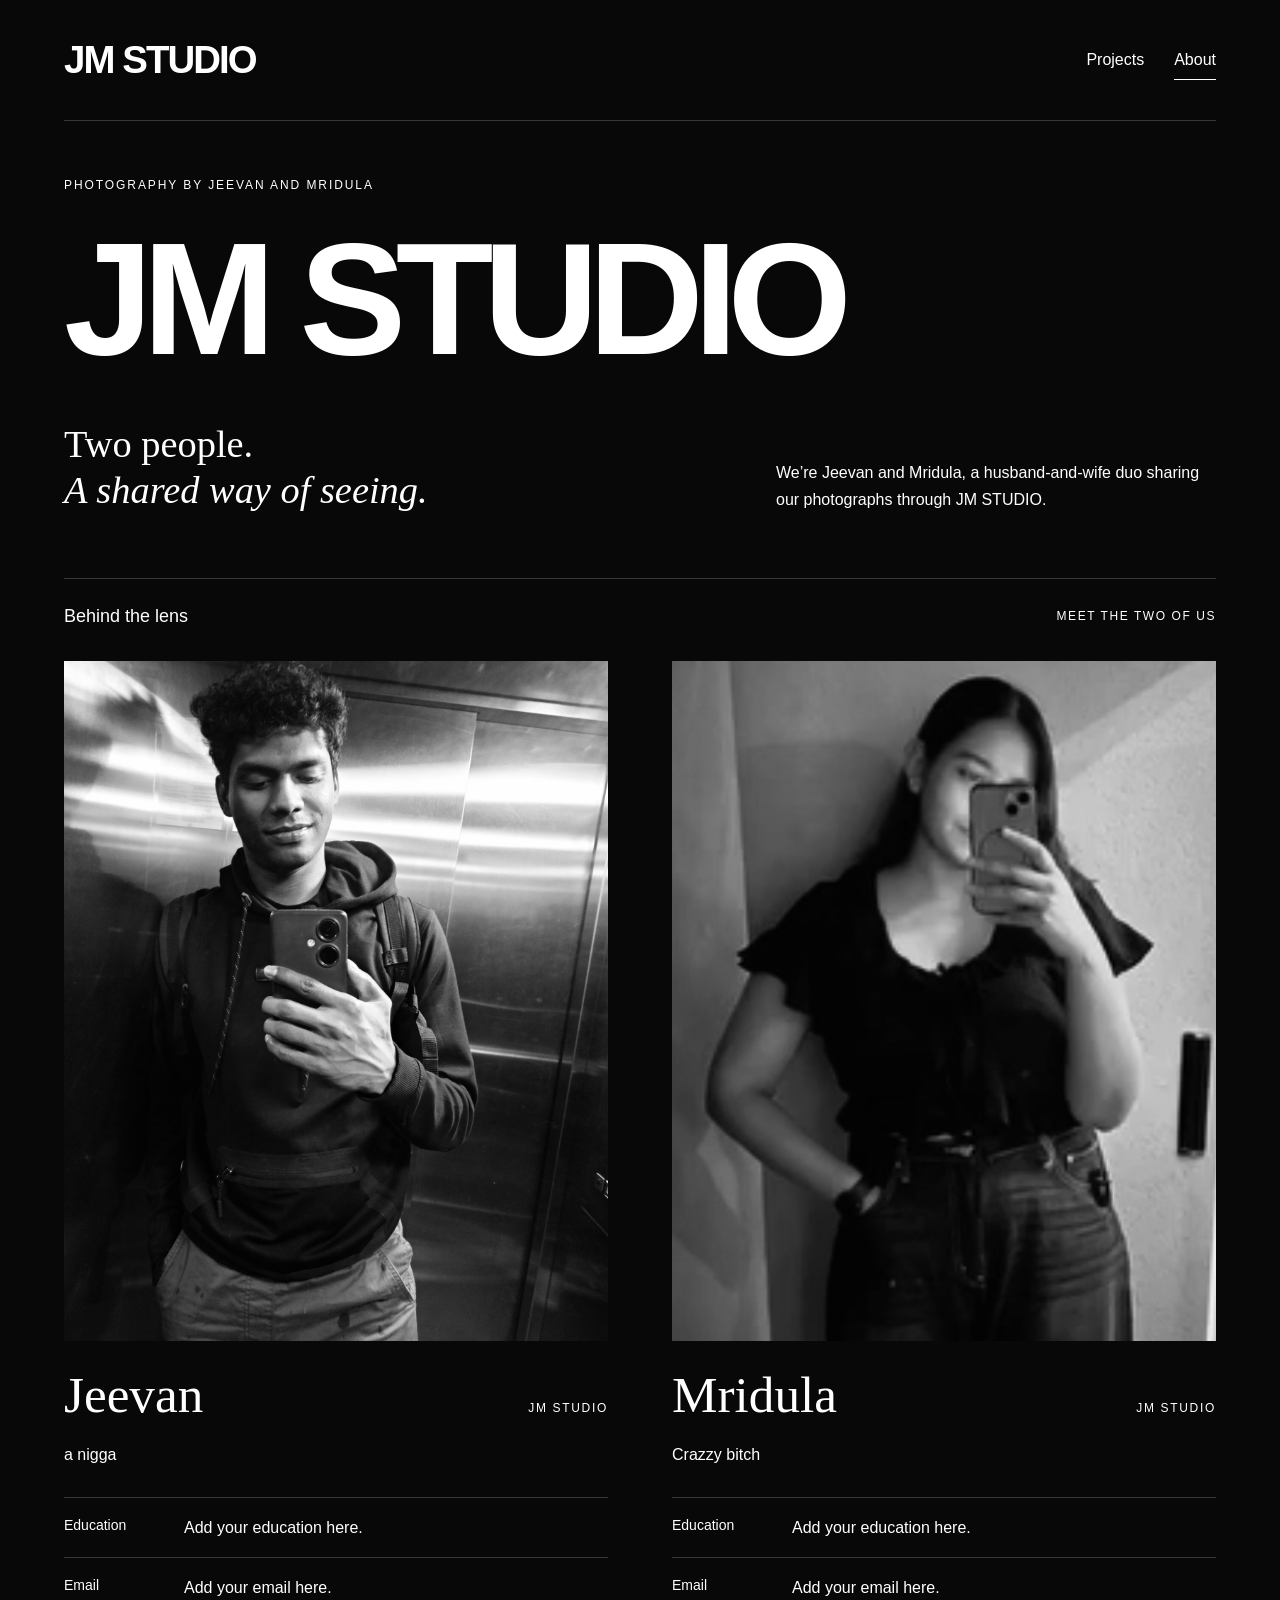
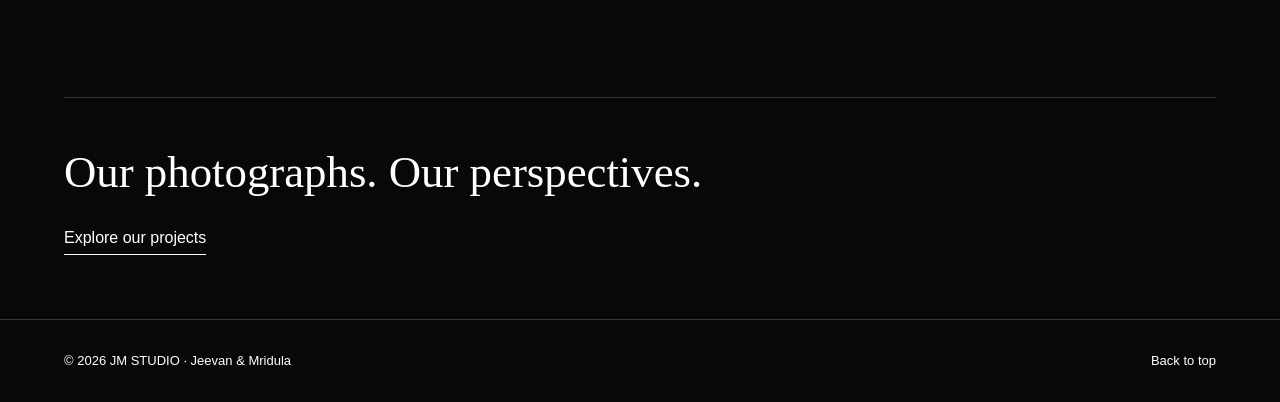
==== about.html @ dafe607c "photos are uploaded" ====
<!doctype html>
<html lang="en">
<head>
  <meta charset="utf-8">
  <meta name="viewport" content="width=device-width, initial-scale=1">
  <meta name="description" content="Meet Jeevan and Mridula, a duo behind JM STUDIO.">
  <meta name="color-scheme" content="dark">
  <title>About | JM STUDIO</title>
  <!-- This stylesheet is only used by the About page. -->
  <link rel="stylesheet" href="about.css">
</head>
<body id="top">
  <a class="skip-link" href="#main">Skip to content</a>

  <header class="site-header">
    <a class="brand" href="index.html" aria-label="JM STUDIO home">JM STUDIO</a>
    <nav aria-label="Main navigation">
      <a href="index.html#projects">Projects</a>
      <a href="about.html" aria-current="page">About</a>
    </nav>
  </header>

  <main id="main">
    <section class="about-intro" aria-labelledby="studio-title">
      <p class="eyebrow">PHOTOGRAPHY BY JEEVAN AND MRIDULA</p>
      <h1 id="studio-title">JM STUDIO</h1>
      <div class="intro-bottom">
        <p class="intro-title">Two people.<br><em>A shared way of seeing.</em></p>
        <!-- Edit this introduction whenever you are ready. -->
        <p class="intro-text">We’re Jeevan and Mridula, a husband-and-wife duo sharing our photographs through JM STUDIO.</p>
      </div>
    </section>

    <section class="people-section" aria-labelledby="people-title">
      <div class="section-heading">
        <h2 id="people-title">Behind the lens</h2>
        <span>MEET THE TWO OF US</span>
      </div>

      <div class="people-grid">
        <article class="person" aria-labelledby="jeevan-name">
          <div class="portrait">
            <!-- YOUR PHOTO: save images/jeevan.jpg and change src below to images/jeevan.jpg. -->
            <img src="images/about pics/j1.jpg" alt="Placeholder for Jeevan’s portrait" width="900" height="1125" decoding="async">
          </div>
          <div class="person-heading">
            <h3 id="jeevan-name">Jeevan</h3>
            <span>JM STUDIO</span>
          </div>
          <!-- Replace this paragraph with Jeevan’s biography. -->
          <p class="bio">a nigga</p>
          <dl class="details">
            <div><dt>Education</dt><dd>Add your education here.</dd></div>
            <div><dt>Email</dt><dd>Add your email here.</dd></div>
          </dl>
          <!-- To make your email clickable, replace the email dd above with:
          <dd><a href="mailto:YOUR-EMAIL">YOUR-EMAIL</a></dd>
          -->
        </article>

        <article class="person" aria-labelledby="mridula-name">
          <div class="portrait">
            <!-- YOUR PHOTO: save images/mridula.jpg and change src below to images/mridula.jpg. -->
            <img src="images/about pics/m1.jpg" alt="Placeholder for Mridula’s portrait" width="900" height="1125" decoding="async">
          </div>
          <div class="person-heading">
            <h3 id="mridula-name">Mridula</h3>
            <span>JM STUDIO</span>
          </div>
          <!-- Replace this paragraph with Mridula’s biography. -->
          <p class="bio">Crazzy bitch</p>
          <dl class="details">
            <div><dt>Education</dt><dd>Add your education here.</dd></div>
            <div><dt>Email</dt><dd>Add your email here.</dd></div>
          </dl>
          <!-- To make your email clickable, replace the email dd above with:
          <dd><a href="mailto:YOUR-EMAIL">YOUR-EMAIL</a></dd>
          -->
        </article>
      </div>
    </section>

    <section class="closing" aria-labelledby="closing-title">
      <h2 id="closing-title">Our photographs. Our perspectives.</h2>
      <a class="text-link" href="index.html#projects">Explore our projects</a>
    </section>
  </main>

  <footer>
    <span>© 2026 JM STUDIO · Jeevan &amp; Mridula</span>
    <a href="#top">Back to top</a>
  </footer>
</body>
</html>
---- about.css ----
/* JM STUDIO — About page. Independent of the existing style.css. */
:root {
  color-scheme: dark;
  --background: #080808;
  --text: #fff;
  --line: #383838;
  --gutter: clamp(22px, 5vw, 80px);
}
* { box-sizing: border-box; }
html { scroll-behavior: smooth; }
body {
  margin: 0;
  background: var(--background);
  color: var(--text);
  font: 16px/1.7 Arial, Helvetica, sans-serif;
  -webkit-font-smoothing: antialiased;
}
a { color: inherit; text-decoration: none; }
a:focus-visible { outline: 2px solid #fff; outline-offset: 6px; }
h1, h2, h3, p, dl, dd { margin: 0; }
.site-header, main, footer {
  width: min(100%, 1560px);
  margin-inline: auto;
  padding-inline: var(--gutter);
}
.site-header {
  min-height: 120px;
  display: flex;
  align-items: center;
  justify-content: space-between;
  gap: 24px;
}
.brand { font-size: clamp(25px, 3vw, 42px); font-weight: 700; letter-spacing: -.05em; line-height: 1.1; }
nav { display: flex; gap: 30px; }
nav a { font-size: 16px; padding-block: 6px; border-bottom: 1px solid transparent; }
nav a:hover, nav a[aria-current="page"] { border-color: #fff; }
.about-intro { border-top: 1px solid var(--line); padding: 54px 0 64px; }
.eyebrow { font-size: 12px; letter-spacing: .16em; margin-bottom: 24px; }
/* Main studio name: large on desktop, scales down to fit a phone. */
h1 { font-size: clamp(48px, 12.5vw, 180px); line-height: 1; font-weight: 700; letter-spacing: -.065em; }
.intro-bottom { display: grid; grid-template-columns: 1.15fr 1fr; gap: 48px; align-items: end; margin-top: 42px; }
.intro-title { font: 400 clamp(28px, 3vw, 44px)/1.2 Georgia, 'Times New Roman', serif; }
.intro-text { max-width: 440px; justify-self: end; }
.section-heading { border-top: 1px solid var(--line); padding: 22px 0 30px; display: flex; justify-content: space-between; align-items: center; gap: 20px; }
.section-heading h2 { font-size: 18px; font-weight: 400; }
.section-heading span { font-size: 12px; letter-spacing: .13em; }
.people-grid { display: grid; grid-template-columns: repeat(2, minmax(0, 1fr)); gap: clamp(24px, 5vw, 80px); }
.person { min-width: 0; }
.portrait { overflow: hidden; background: #121212; }
.portrait img {
  display: block;
  width: 100%;
  height: auto;
  aspect-ratio: 4 / 5;
  object-fit: cover;
  object-position: center;
  filter: grayscale(100%);
}
/* Adjust object-position above if a face needs to sit higher/lower in the frame.
   Remove filter: grayscale(100%) if you prefer original photo colors. */
.person-heading { display: flex; align-items: baseline; justify-content: space-between; gap: 16px; padding: 26px 0 18px; }
.person-heading h3 { font: 400 clamp(36px, 4vw, 54px)/1.1 Georgia, 'Times New Roman', serif; }
.person-heading span { font-size: 12px; letter-spacing: .14em; }
.bio { max-width: 500px; margin-bottom: 28px; }
.details > div { display: grid; grid-template-columns: 100px minmax(0, 1fr); gap: 20px; padding-block: 16px; border-top: 1px solid var(--line); }
.details dt { font-size: 14px; }
.details dd { overflow-wrap: anywhere; }
.details a { text-decoration: underline; text-underline-offset: 4px; }
.closing { margin-top: 80px; padding: 48px 0 64px; border-top: 1px solid var(--line); }
.closing h2 { font: 400 clamp(28px, 3.5vw, 48px)/1.2 Georgia, 'Times New Roman', serif; margin-bottom: 24px; }
.text-link { display: inline-block; border-bottom: 1px solid #fff; padding-bottom: 3px; }
footer { display: flex; justify-content: space-between; gap: 24px; border-top: 1px solid var(--line); padding-block: 30px; font-size: 13px; }
footer a:hover { text-decoration: underline; }
.skip-link { position: absolute; top: -100px; left: 16px; background: #080808; padding: 12px; z-index: 2; }
.skip-link:focus { top: 12px; }
@media (max-width: 650px) {
  .site-header { min-height: 96px; gap: 18px; }
  nav { gap: 18px; }
  nav a { font-size: 14px; }
  .about-intro { padding: 36px 0 42px; }
  .eyebrow { font-size: 11px; letter-spacing: .1em; }
  .intro-bottom { grid-template-columns: 1fr; gap: 22px; margin-top: 28px; }
  .intro-text { justify-self: start; }
  .section-heading span { font-size: 10px; text-align: right; }
  .people-grid { grid-template-columns: 1fr; gap: 48px; }
  .details > div { grid-template-columns: 80px minmax(0, 1fr); gap: 14px; }
  .closing { margin-top: 48px; padding: 36px 0 44px; }
  footer { flex-wrap: wrap; gap: 12px; }
}
@media (prefers-reduced-motion: reduce) { html { scroll-behavior: auto; } }
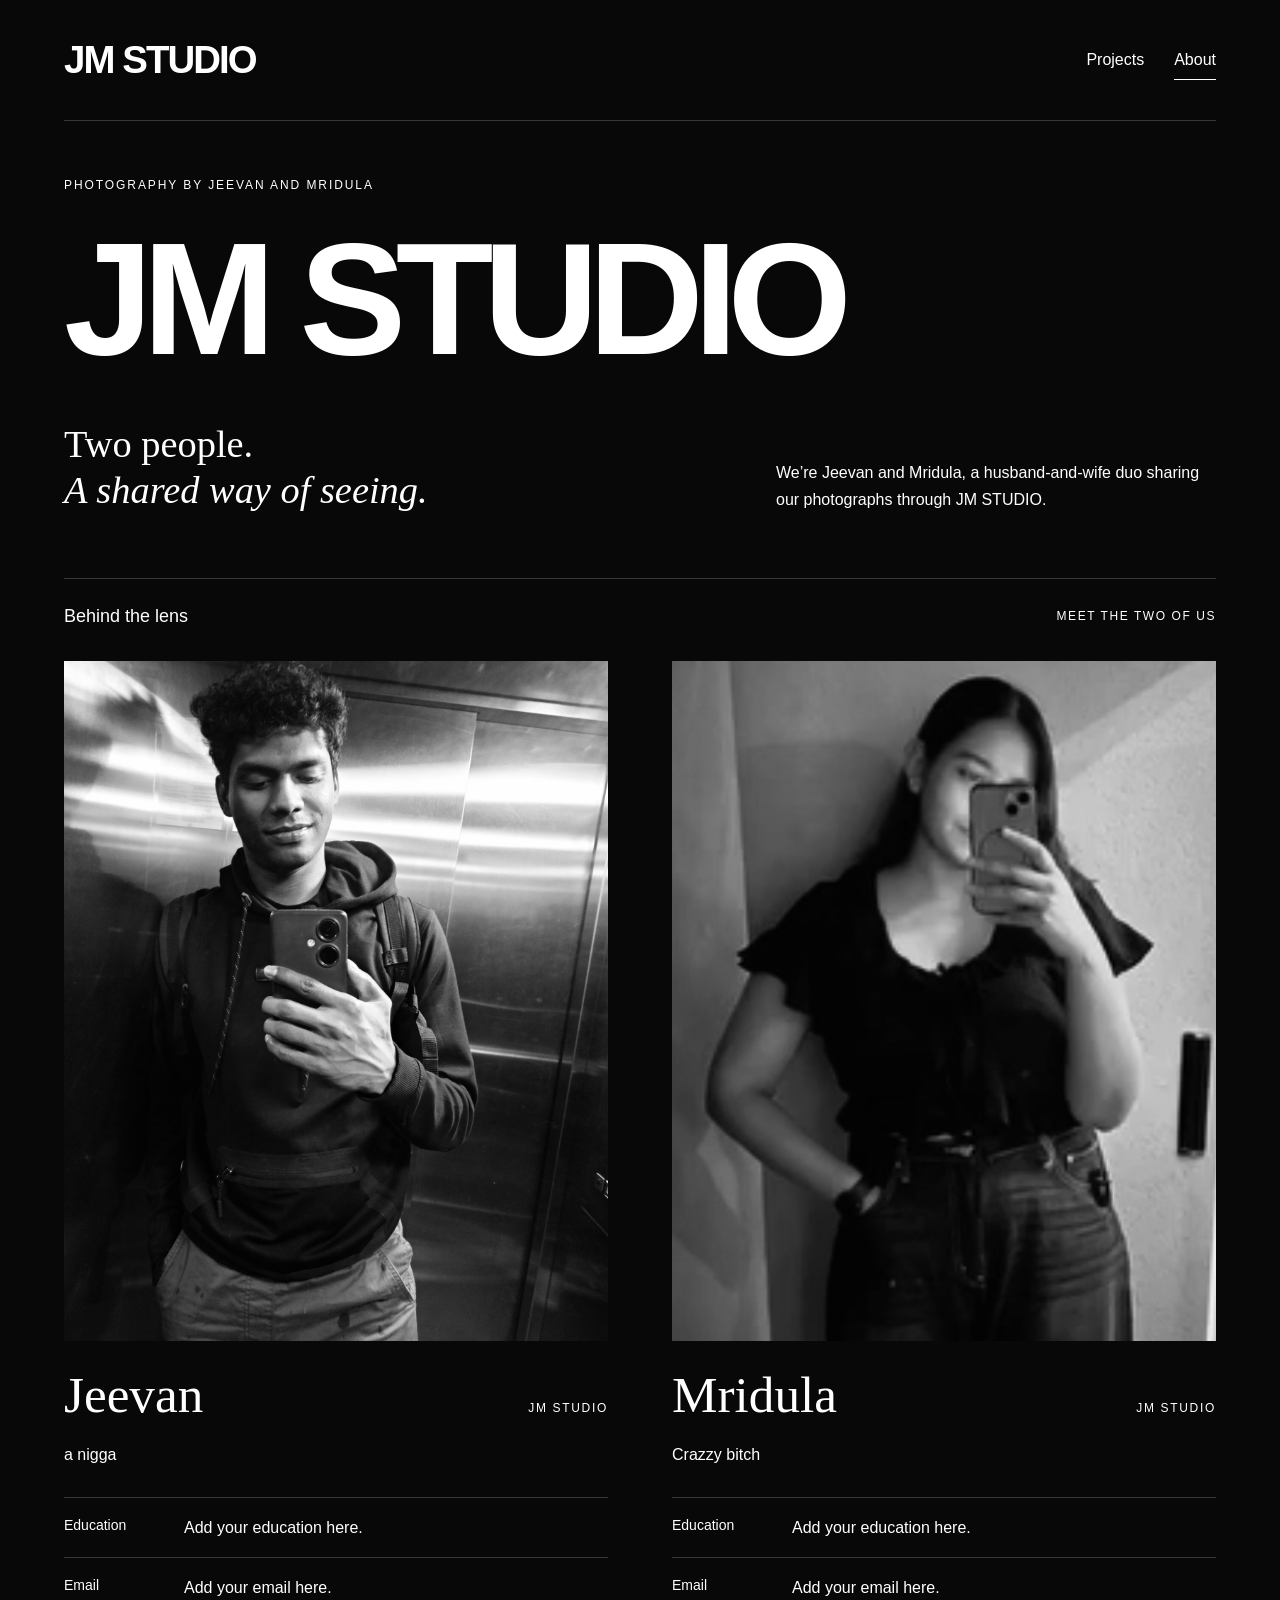
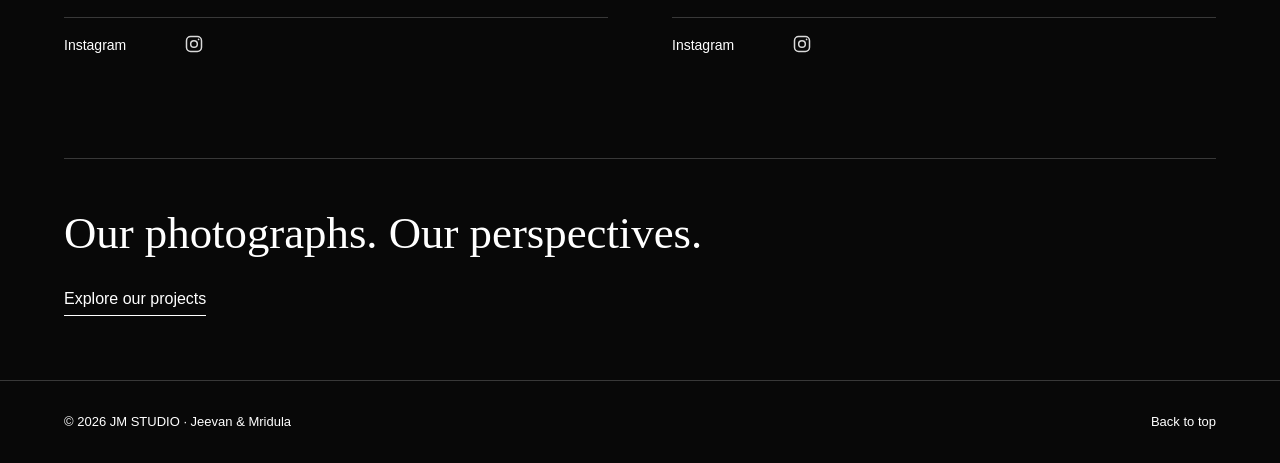
==== commit 23c0e5e8: "insta icons" ====
--- a/about.html
+++ b/about.html
@@ -52,6 +52,19 @@
           <dl class="details">
             <div><dt>Education</dt><dd>Add your education here.</dd></div>
             <div><dt>Email</dt><dd>Add your email here.</dd></div>
+            <div>
+              <dt>Instagram</dt>
+              <dd>
+                <!-- Replace YOUR-HANDLE with Jeevan’s Instagram username. -->
+                <a class="social-link" href="https://instagram.com/YOUR-HANDLE" target="_blank" rel="noopener noreferrer" aria-label="Jeevan on Instagram">
+                  <svg viewBox="0 0 24 24" width="20" height="20" fill="none" stroke="currentColor" stroke-width="1.8" stroke-linecap="round" stroke-linejoin="round" aria-hidden="true">
+                    <rect x="3" y="3" width="18" height="18" rx="5"/>
+                    <circle cx="12" cy="12" r="4"/>
+                    <circle cx="17.5" cy="6.5" r="1" fill="currentColor" stroke="none"/>
+                  </svg>
+                </a>
+              </dd>
+            </div>
           </dl>
           <!-- To make your email clickable, replace the email dd above with:
           <dd><a href="mailto:YOUR-EMAIL">YOUR-EMAIL</a></dd>
@@ -72,6 +85,19 @@
           <dl class="details">
             <div><dt>Education</dt><dd>Add your education here.</dd></div>
             <div><dt>Email</dt><dd>Add your email here.</dd></div>
+            <div>
+              <dt>Instagram</dt>
+              <dd>
+                <!-- Replace YOUR-HANDLE with Mridula’s Instagram username. -->
+                <a class="social-link" href="https://instagram.com/YOUR-HANDLE" target="_blank" rel="noopener noreferrer" aria-label="Mridula on Instagram">
+                  <svg viewBox="0 0 24 24" width="20" height="20" fill="none" stroke="currentColor" stroke-width="1.8" stroke-linecap="round" stroke-linejoin="round" aria-hidden="true">
+                    <rect x="3" y="3" width="18" height="18" rx="5"/>
+                    <circle cx="12" cy="12" r="4"/>
+                    <circle cx="17.5" cy="6.5" r="1" fill="currentColor" stroke="none"/>
+                  </svg>
+                </a>
+              </dd>
+            </div>
           </dl>
           <!-- To make your email clickable, replace the email dd above with:
           <dd><a href="mailto:YOUR-EMAIL">YOUR-EMAIL</a></dd>
@@ -91,4 +117,4 @@
     <a href="#top">Back to top</a>
   </footer>
 </body>
-</html>
+</html>
--- a/about.css
+++ b/about.css
@@ -66,6 +66,18 @@
 .details dt { font-size: 14px; }
 .details dd { overflow-wrap: anywhere; }
 .details a { text-decoration: underline; text-underline-offset: 4px; }
+
+/* Instagram icon link (overrides the underline from .details a) */
+.details a.social-link {
+  display: inline-flex;
+  align-items: center;
+  text-decoration: none;
+  opacity: .85;
+  transition: opacity .2s ease, transform .2s ease;
+}
+.details a.social-link:hover { opacity: 1; transform: translateY(-1px); }
+.details a.social-link svg { display: block; }
+
 .closing { margin-top: 80px; padding: 48px 0 64px; border-top: 1px solid var(--line); }
 .closing h2 { font: 400 clamp(28px, 3.5vw, 48px)/1.2 Georgia, 'Times New Roman', serif; margin-bottom: 24px; }
 .text-link { display: inline-block; border-bottom: 1px solid #fff; padding-bottom: 3px; }
@@ -87,4 +99,7 @@
   .closing { margin-top: 48px; padding: 36px 0 44px; }
   footer { flex-wrap: wrap; gap: 12px; }
 }
-@media (prefers-reduced-motion: reduce) { html { scroll-behavior: auto; } }
+@media (prefers-reduced-motion: reduce) {
+  html { scroll-behavior: auto; }
+  .details a.social-link { transition: none; }
+}
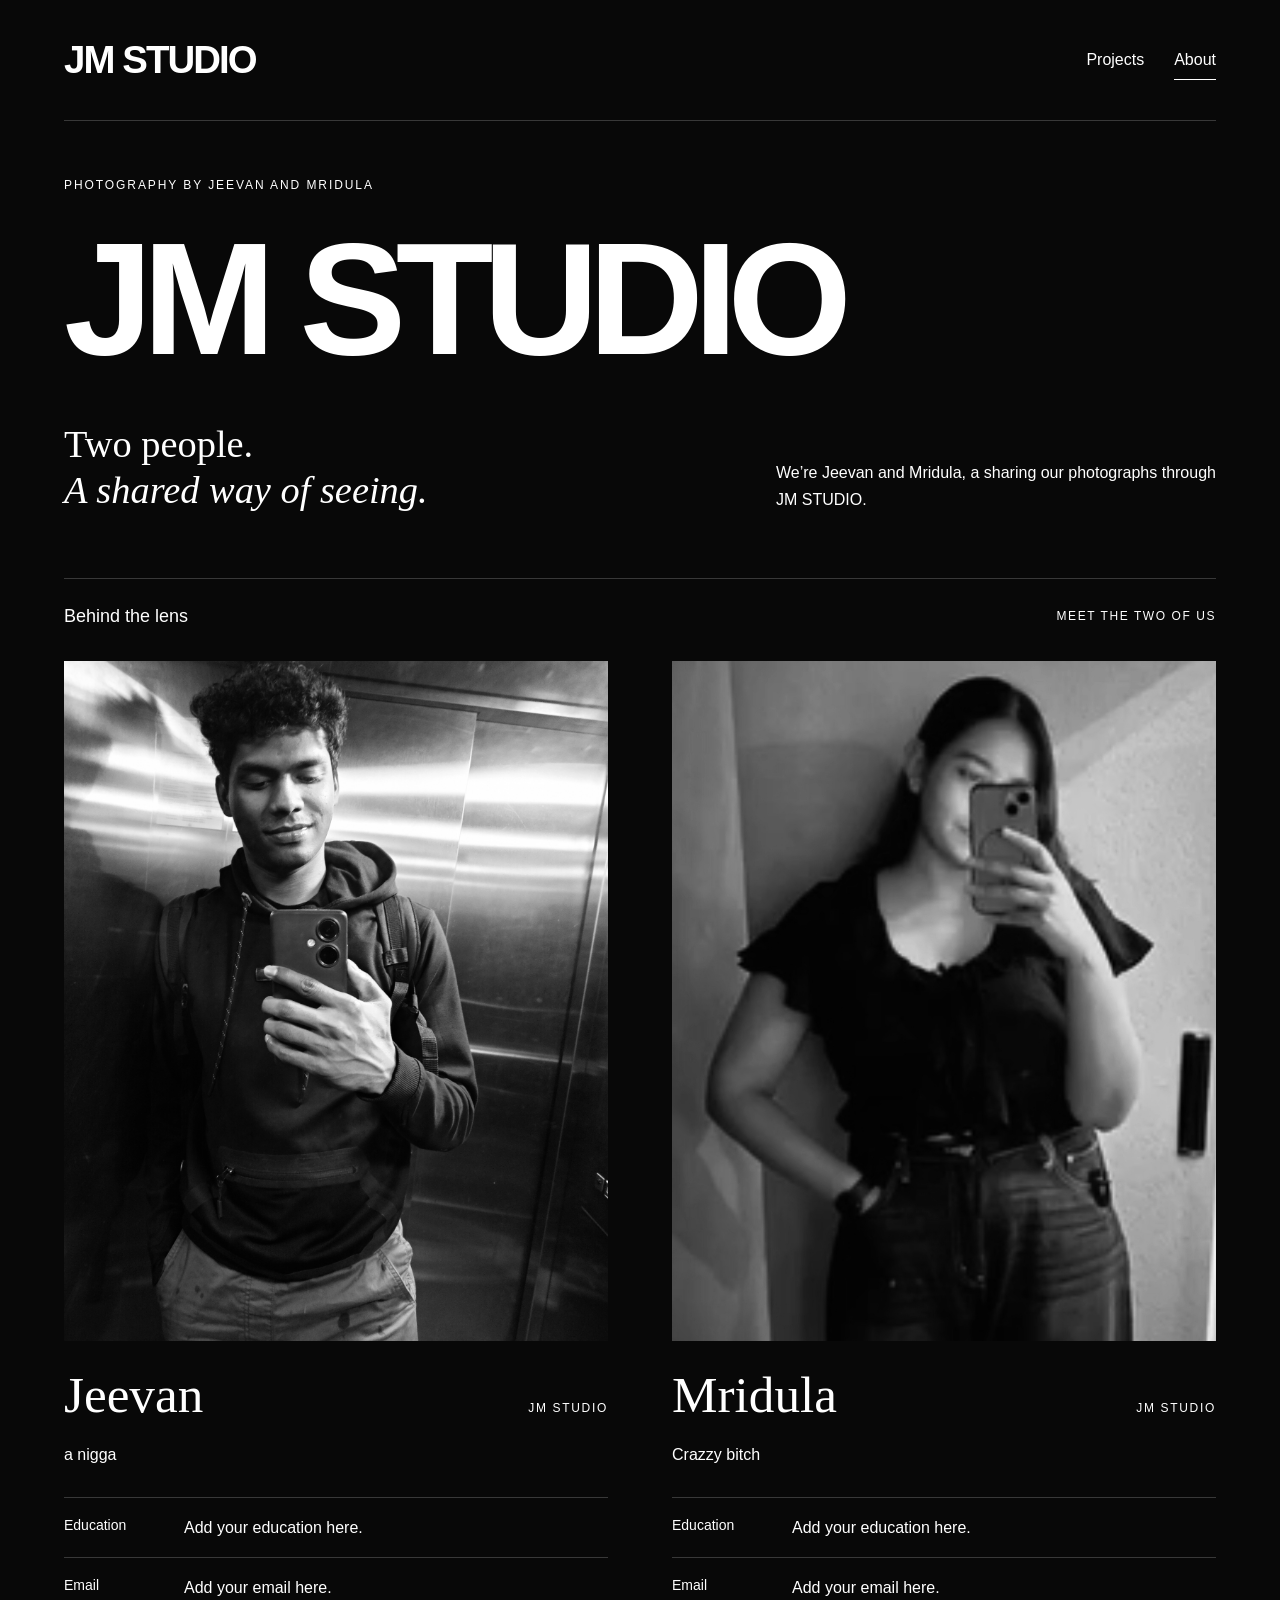
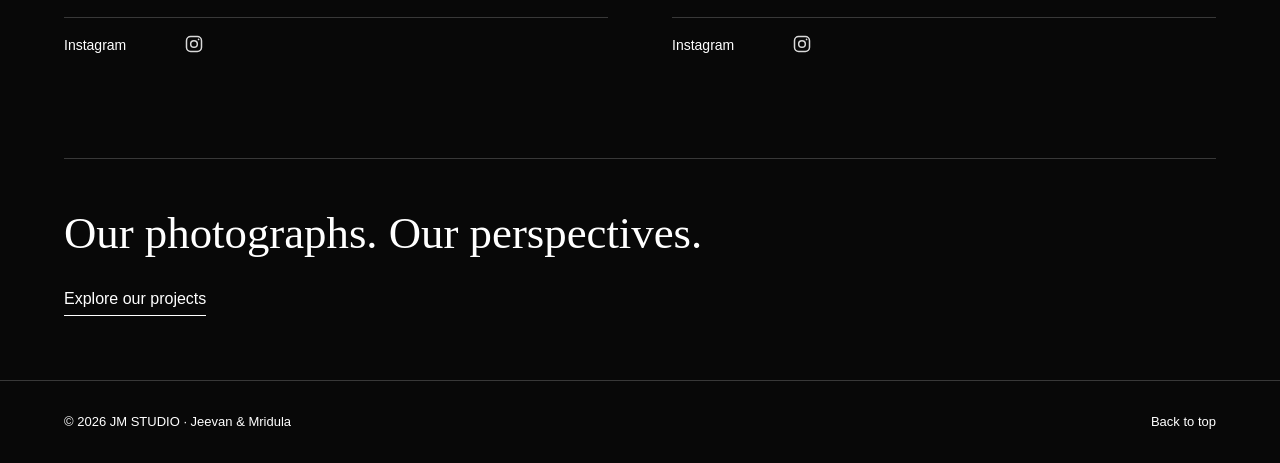
==== commit 12a6ad51: "added insta links" ====
--- a/about.html
+++ b/about.html
@@ -27,7 +27,7 @@
       <div class="intro-bottom">
         <p class="intro-title">Two people.<br><em>A shared way of seeing.</em></p>
         <!-- Edit this introduction whenever you are ready. -->
-        <p class="intro-text">We’re Jeevan and Mridula, a husband-and-wife duo sharing our photographs through JM STUDIO.</p>
+        <p class="intro-text">We’re Jeevan and Mridula, a sharing our photographs through JM STUDIO.</p>
       </div>
     </section>
 
@@ -56,7 +56,7 @@
               <dt>Instagram</dt>
               <dd>
                 <!-- Replace YOUR-HANDLE with Jeevan’s Instagram username. -->
-                <a class="social-link" href="https://instagram.com/YOUR-HANDLE" target="_blank" rel="noopener noreferrer" aria-label="Jeevan on Instagram">
+                <a class="social-link" href="https://www.instagram.com/studiesofnaturalhistory/" target="_blank" rel="noopener noreferrer" aria-label="Jeevan on Instagram">
                   <svg viewBox="0 0 24 24" width="20" height="20" fill="none" stroke="currentColor" stroke-width="1.8" stroke-linecap="round" stroke-linejoin="round" aria-hidden="true">
                     <rect x="3" y="3" width="18" height="18" rx="5"/>
                     <circle cx="12" cy="12" r="4"/>
@@ -89,7 +89,7 @@
               <dt>Instagram</dt>
               <dd>
                 <!-- Replace YOUR-HANDLE with Mridula’s Instagram username. -->
-                <a class="social-link" href="https://instagram.com/YOUR-HANDLE" target="_blank" rel="noopener noreferrer" aria-label="Mridula on Instagram">
+                <a class="social-link" href="https://www.instagram.com/withinandwhy/" target="_blank" rel="noopener noreferrer" aria-label="Mridula on Instagram">
                   <svg viewBox="0 0 24 24" width="20" height="20" fill="none" stroke="currentColor" stroke-width="1.8" stroke-linecap="round" stroke-linejoin="round" aria-hidden="true">
                     <rect x="3" y="3" width="18" height="18" rx="5"/>
                     <circle cx="12" cy="12" r="4"/>
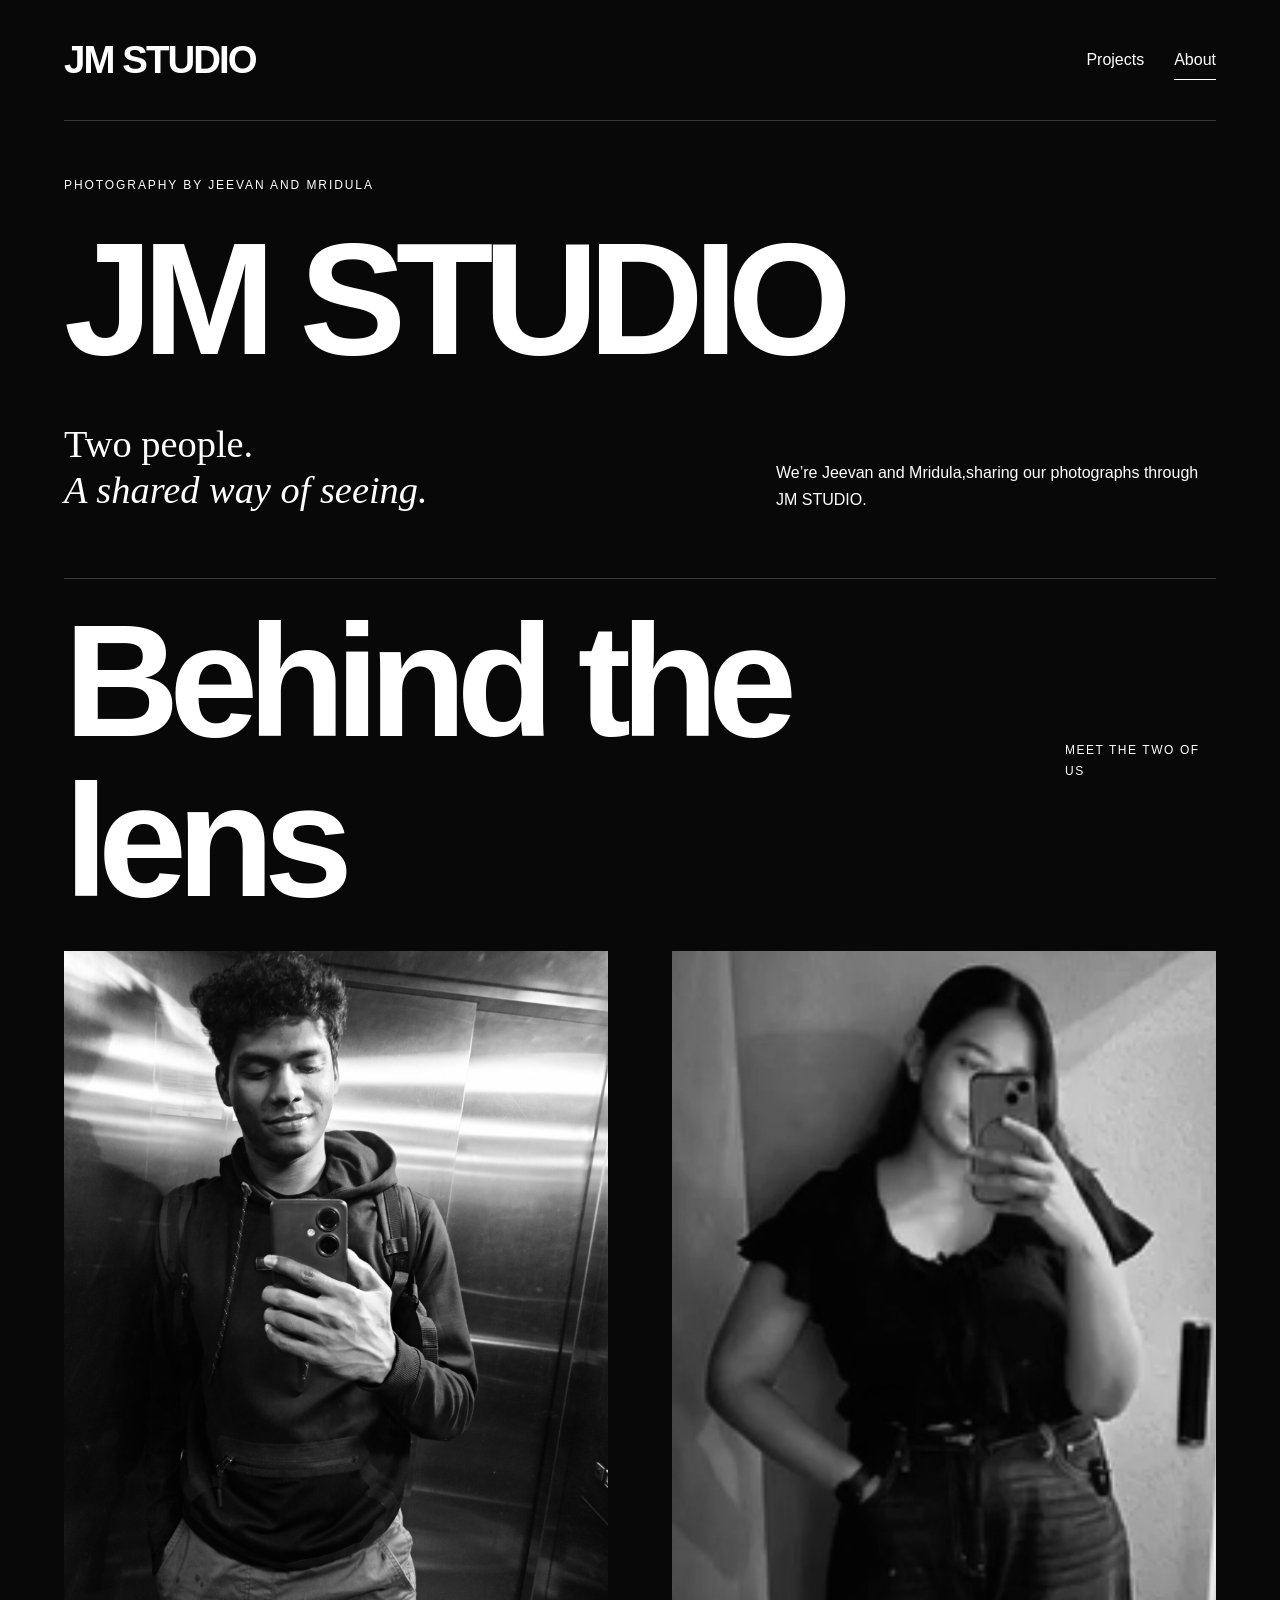
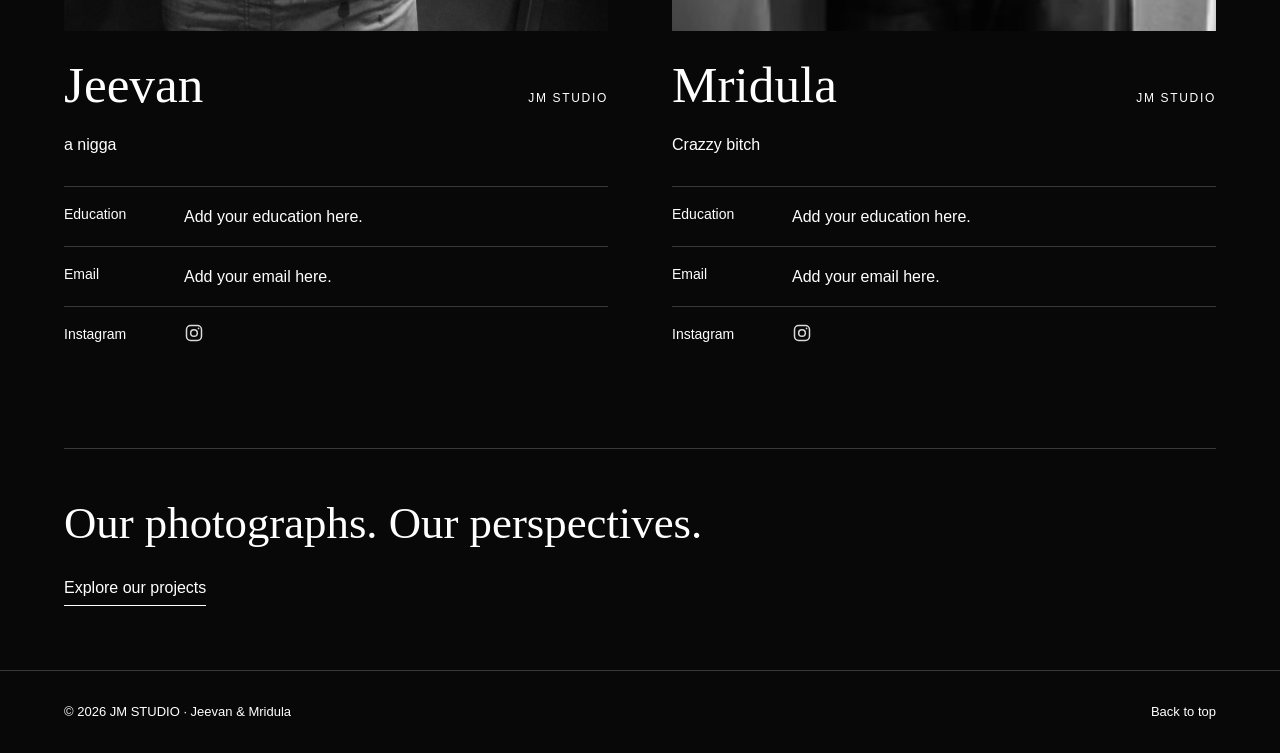
==== commit 7f298eef: "incread title size" ====
--- a/about.html
+++ b/about.html
@@ -11,7 +11,6 @@
 </head>
 <body id="top">
   <a class="skip-link" href="#main">Skip to content</a>
-
   <header class="site-header">
     <a class="brand" href="index.html" aria-label="JM STUDIO home">JM STUDIO</a>
     <nav aria-label="Main navigation">
@@ -27,13 +26,13 @@
       <div class="intro-bottom">
         <p class="intro-title">Two people.<br><em>A shared way of seeing.</em></p>
         <!-- Edit this introduction whenever you are ready. -->
-        <p class="intro-text">We’re Jeevan and Mridula, a sharing our photographs through JM STUDIO.</p>
+        <p class="intro-text">We’re Jeevan and Mridula,sharing our photographs through JM STUDIO.</p>
       </div>
     </section>
 
     <section class="people-section" aria-labelledby="people-title">
       <div class="section-heading">
-        <h2 id="people-title">Behind the lens</h2>
+        <h1 id="people-title">Behind the lens</h2>
         <span>MEET THE TWO OF US</span>
       </div>
 
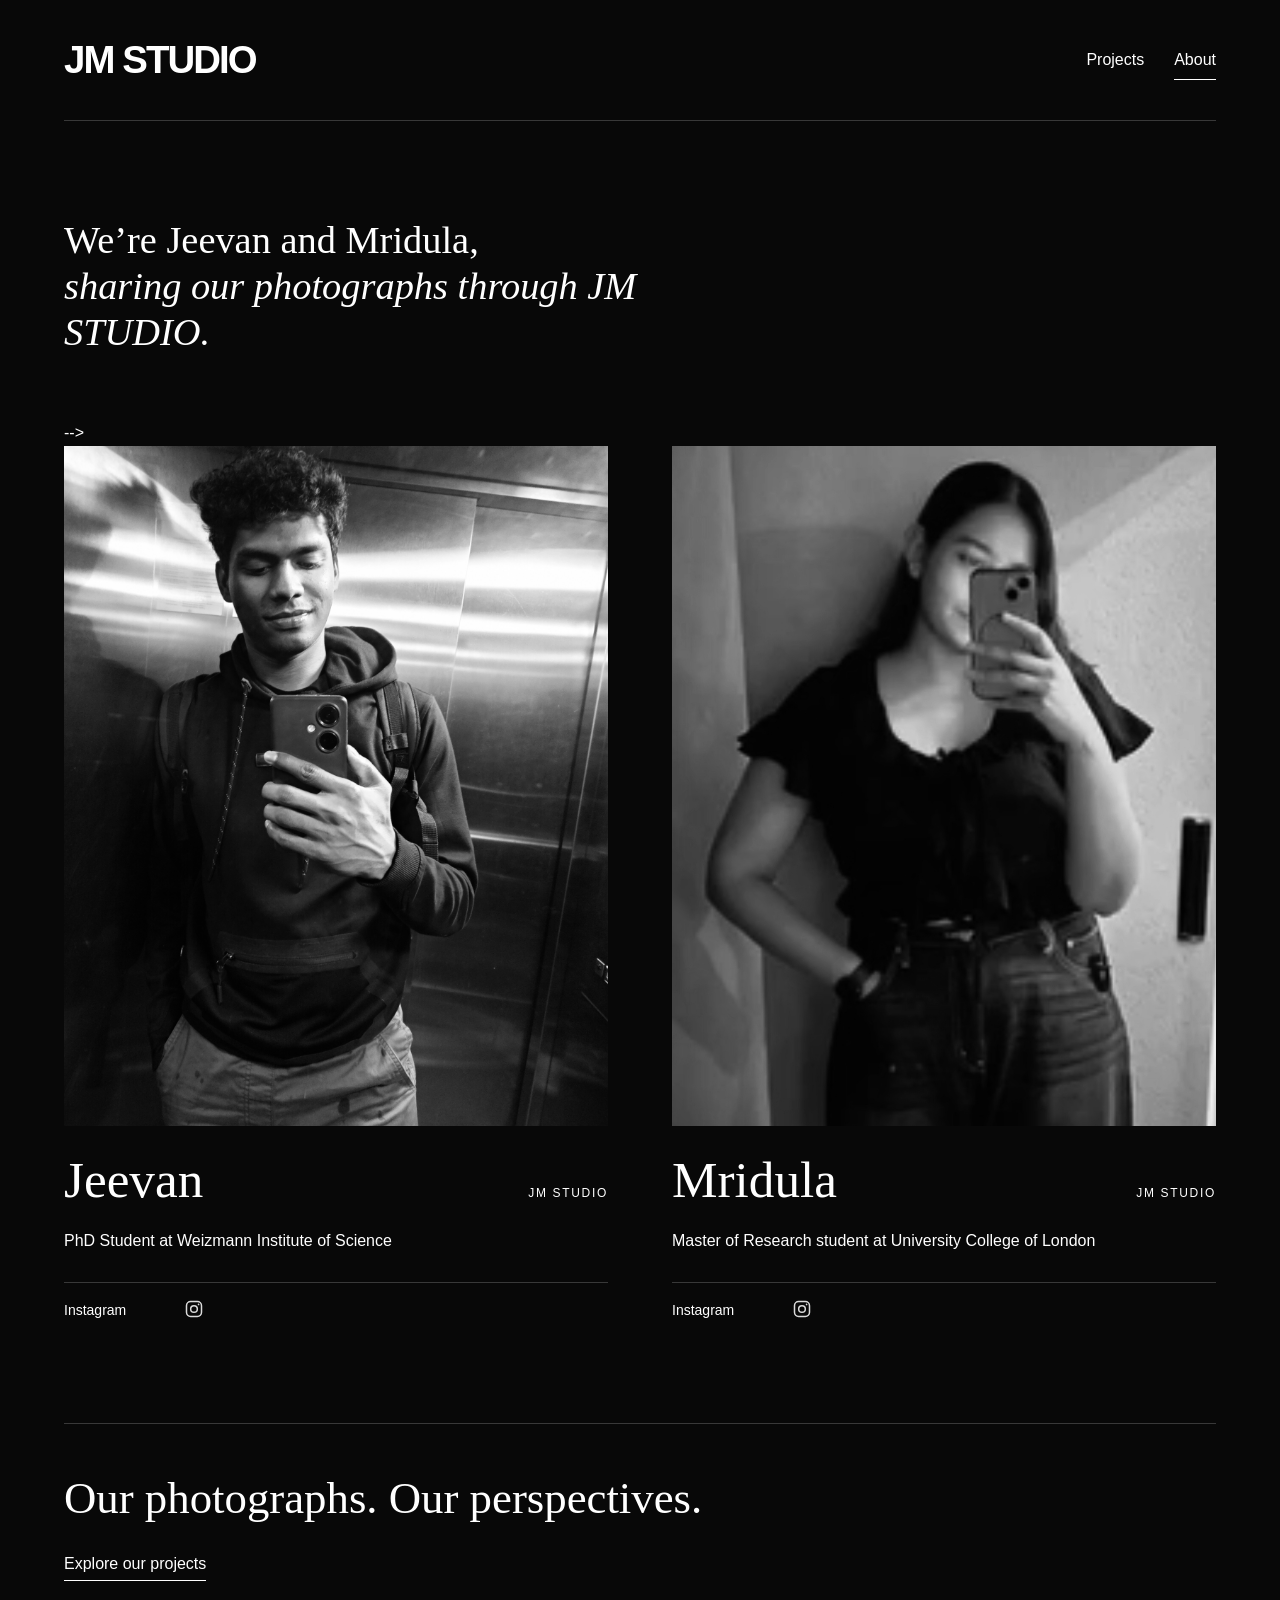
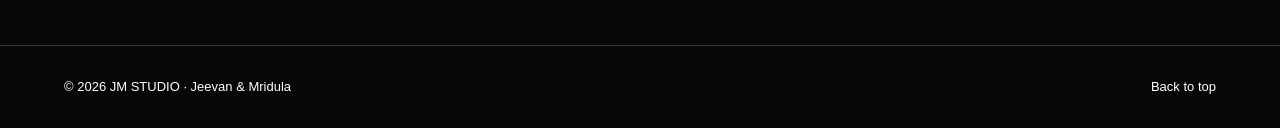
==== commit 59a507e4: "fixed few changes in about page" ====
--- a/about.html
+++ b/about.html
@@ -21,20 +21,21 @@
 
   <main id="main">
     <section class="about-intro" aria-labelledby="studio-title">
-      <p class="eyebrow">PHOTOGRAPHY BY JEEVAN AND MRIDULA</p>
-      <h1 id="studio-title">JM STUDIO</h1>
+      <!-- <p class="eyebrow">PHOTOGRAPHY BY JEEVAN AND MRIDULA</p> -->
+      <!-- <h1 id="studio-title">JM STUDIO</h1> -->
       <div class="intro-bottom">
-        <p class="intro-title">Two people.<br><em>A shared way of seeing.</em></p>
+        <!-- <p class="intro-title">Two people.<br><em>A shared way of seeing.</em></p> -->
+        <p class="intro-title">We’re Jeevan and Mridula,<br><em>sharing our photographs through JM STUDIO.</em></p>
         <!-- Edit this introduction whenever you are ready. -->
-        <p class="intro-text">We’re Jeevan and Mridula,sharing our photographs through JM STUDIO.</p>
+        <!-- <p class="intro-text">We’re Jeevan and Mridula,sharing our photographs through JM STUDIO.</p> -->
       </div>
     </section>
 
-    <section class="people-section" aria-labelledby="people-title">
+    <!-- <section class="people-section" aria-labelledby="people-title">
       <div class="section-heading">
-        <h1 id="people-title">Behind the lens</h2>
-        <span>MEET THE TWO OF US</span>
-      </div>
+        <!-- <h1 id="people-title">Behind the lens</h2> -->
+        <!-- <span>MEET THE TWO OF US</span> -->
+      </div> -->
 
       <div class="people-grid">
         <article class="person" aria-labelledby="jeevan-name">
@@ -47,10 +48,10 @@
             <span>JM STUDIO</span>
           </div>
           <!-- Replace this paragraph with Jeevan’s biography. -->
-          <p class="bio">a nigga</p>
+          <p class="bio">PhD Student at Weizmann Institute of Science</p>
           <dl class="details">
-            <div><dt>Education</dt><dd>Add your education here.</dd></div>
-            <div><dt>Email</dt><dd>Add your email here.</dd></div>
+            <!-- <div><dt>Education</dt><dd>Add your education here.</dd></div> -->
+            <!-- <div><dt>Email</dt><dd>Add your email here.</dd></div> -->
             <div>
               <dt>Instagram</dt>
               <dd>
@@ -80,10 +81,10 @@
             <span>JM STUDIO</span>
           </div>
           <!-- Replace this paragraph with Mridula’s biography. -->
-          <p class="bio">Crazzy bitch</p>
+          <p class="bio">Master of Research student at University College of London</p>
           <dl class="details">
-            <div><dt>Education</dt><dd>Add your education here.</dd></div>
-            <div><dt>Email</dt><dd>Add your email here.</dd></div>
+            <!-- <div><dt>Education</dt><dd>Add your education here.</dd></div> -->
+            <!-- <div><dt>Email</dt><dd>Add your email here.</dd></div> -->
             <div>
               <dt>Instagram</dt>
               <dd>
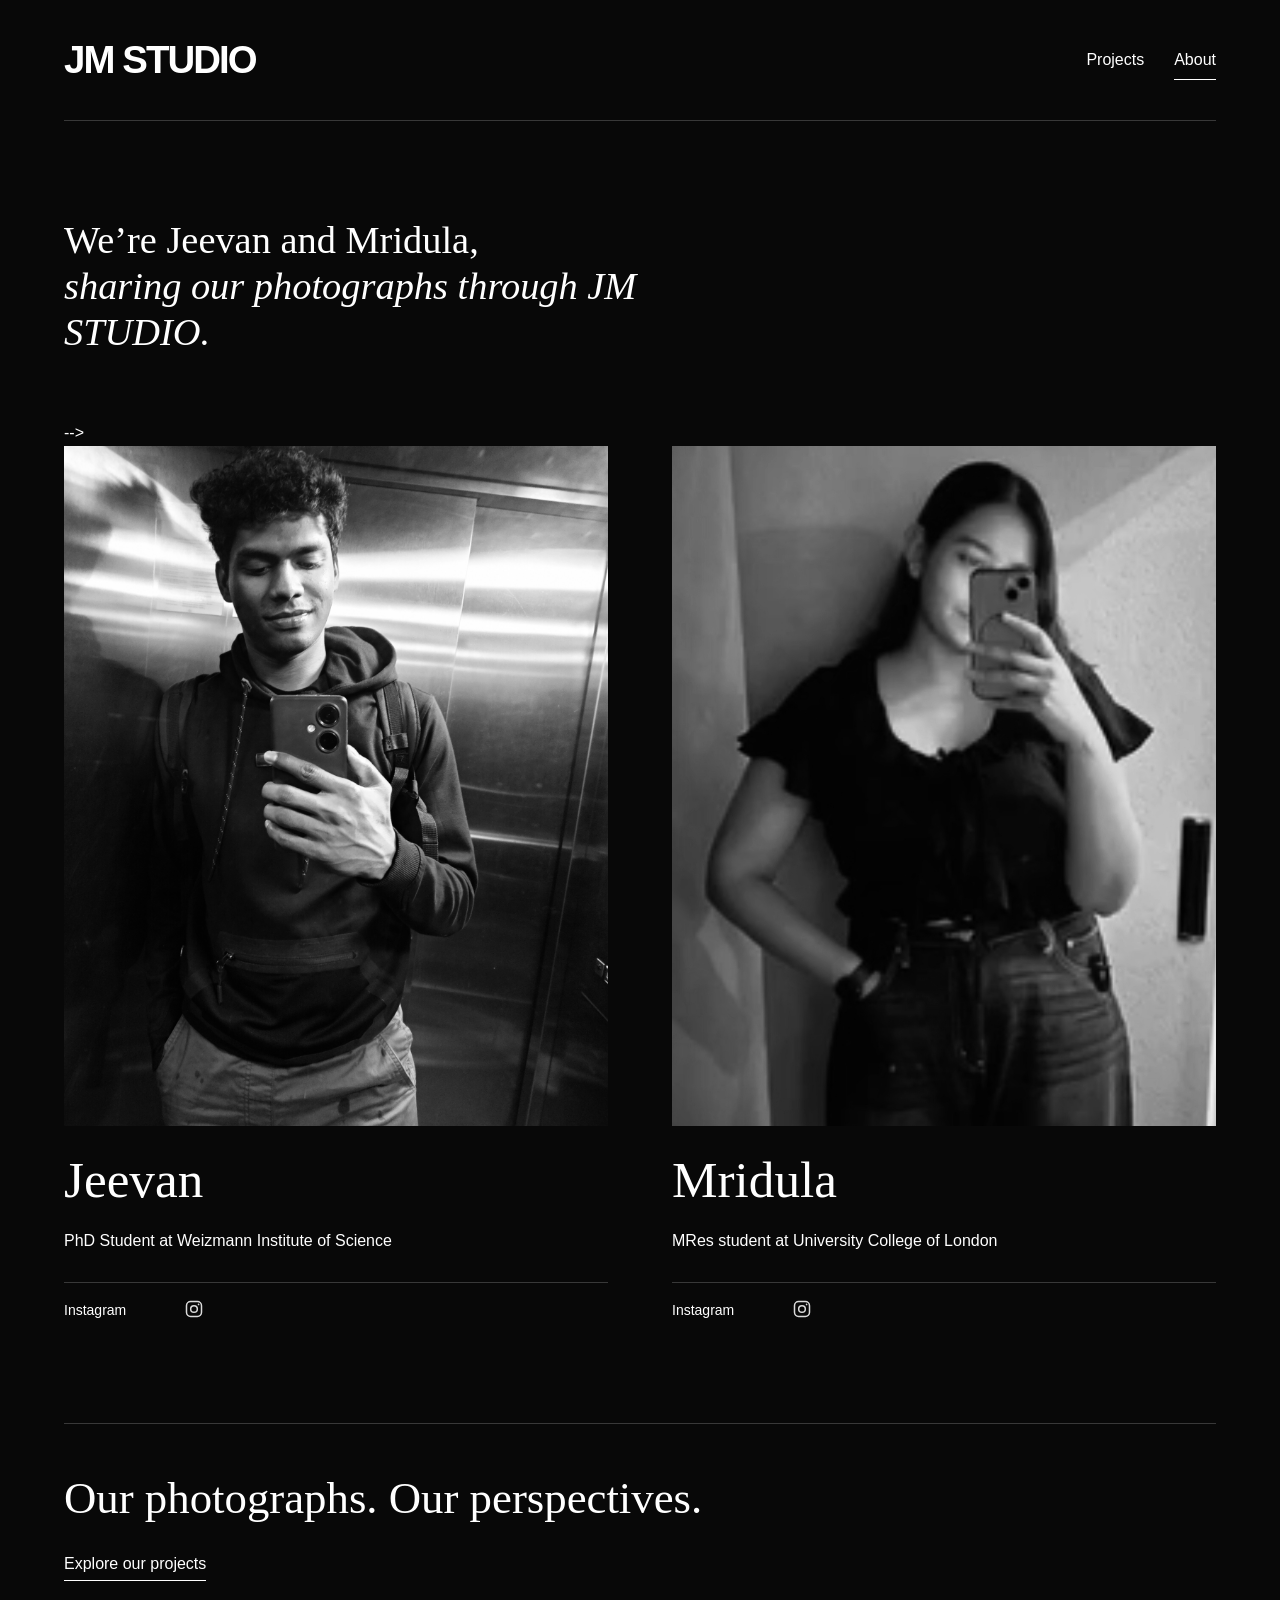
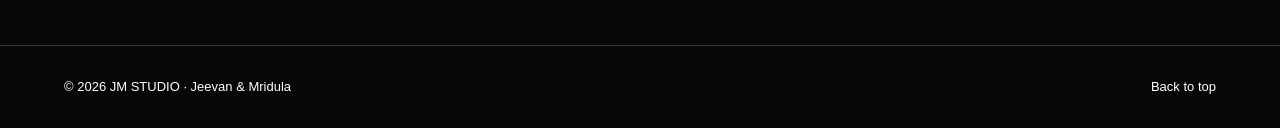
==== commit 057a8c38: "fixed about" ====
--- a/about.html
+++ b/about.html
@@ -35,7 +35,7 @@
       <div class="section-heading">
         <!-- <h1 id="people-title">Behind the lens</h2> -->
         <!-- <span>MEET THE TWO OF US</span> -->
-      </div> -->
+      <!-- </div> --> -->
 
       <div class="people-grid">
         <article class="person" aria-labelledby="jeevan-name">
@@ -45,7 +45,7 @@
           </div>
           <div class="person-heading">
             <h3 id="jeevan-name">Jeevan</h3>
-            <span>JM STUDIO</span>
+            <!-- <span>JM STUDIO</span> -->
           </div>
           <!-- Replace this paragraph with Jeevan’s biography. -->
           <p class="bio">PhD Student at Weizmann Institute of Science</p>
@@ -78,10 +78,10 @@
           </div>
           <div class="person-heading">
             <h3 id="mridula-name">Mridula</h3>
-            <span>JM STUDIO</span>
+            <!-- <span>JM STUDIO</span> -->
           </div>
           <!-- Replace this paragraph with Mridula’s biography. -->
-          <p class="bio">Master of Research student at University College of London</p>
+          <p class="bio">MRes student at University College of London</p>
           <dl class="details">
             <!-- <div><dt>Education</dt><dd>Add your education here.</dd></div> -->
             <!-- <div><dt>Email</dt><dd>Add your email here.</dd></div> -->
--- a/about.css
+++ b/about.css
@@ -30,7 +30,7 @@
   justify-content: space-between;
   gap: 24px;
 }
-.brand { font-size: clamp(25px, 3vw, 42px); font-weight: 700; letter-spacing: -.05em; line-height: 1.1; }
+.brand { font-size: clamp(25px, 3vw, 42px); font-weight: 700; letter-spacing: -.05em; line-height: 1.1; white-space: nowrap; font-family: Arial, Helvetica, sans-serif; }
 nav { display: flex; gap: 30px; }
 nav a { font-size: 16px; padding-block: 6px; border-bottom: 1px solid transparent; }
 nav a:hover, nav a[aria-current="page"] { border-color: #fff; }
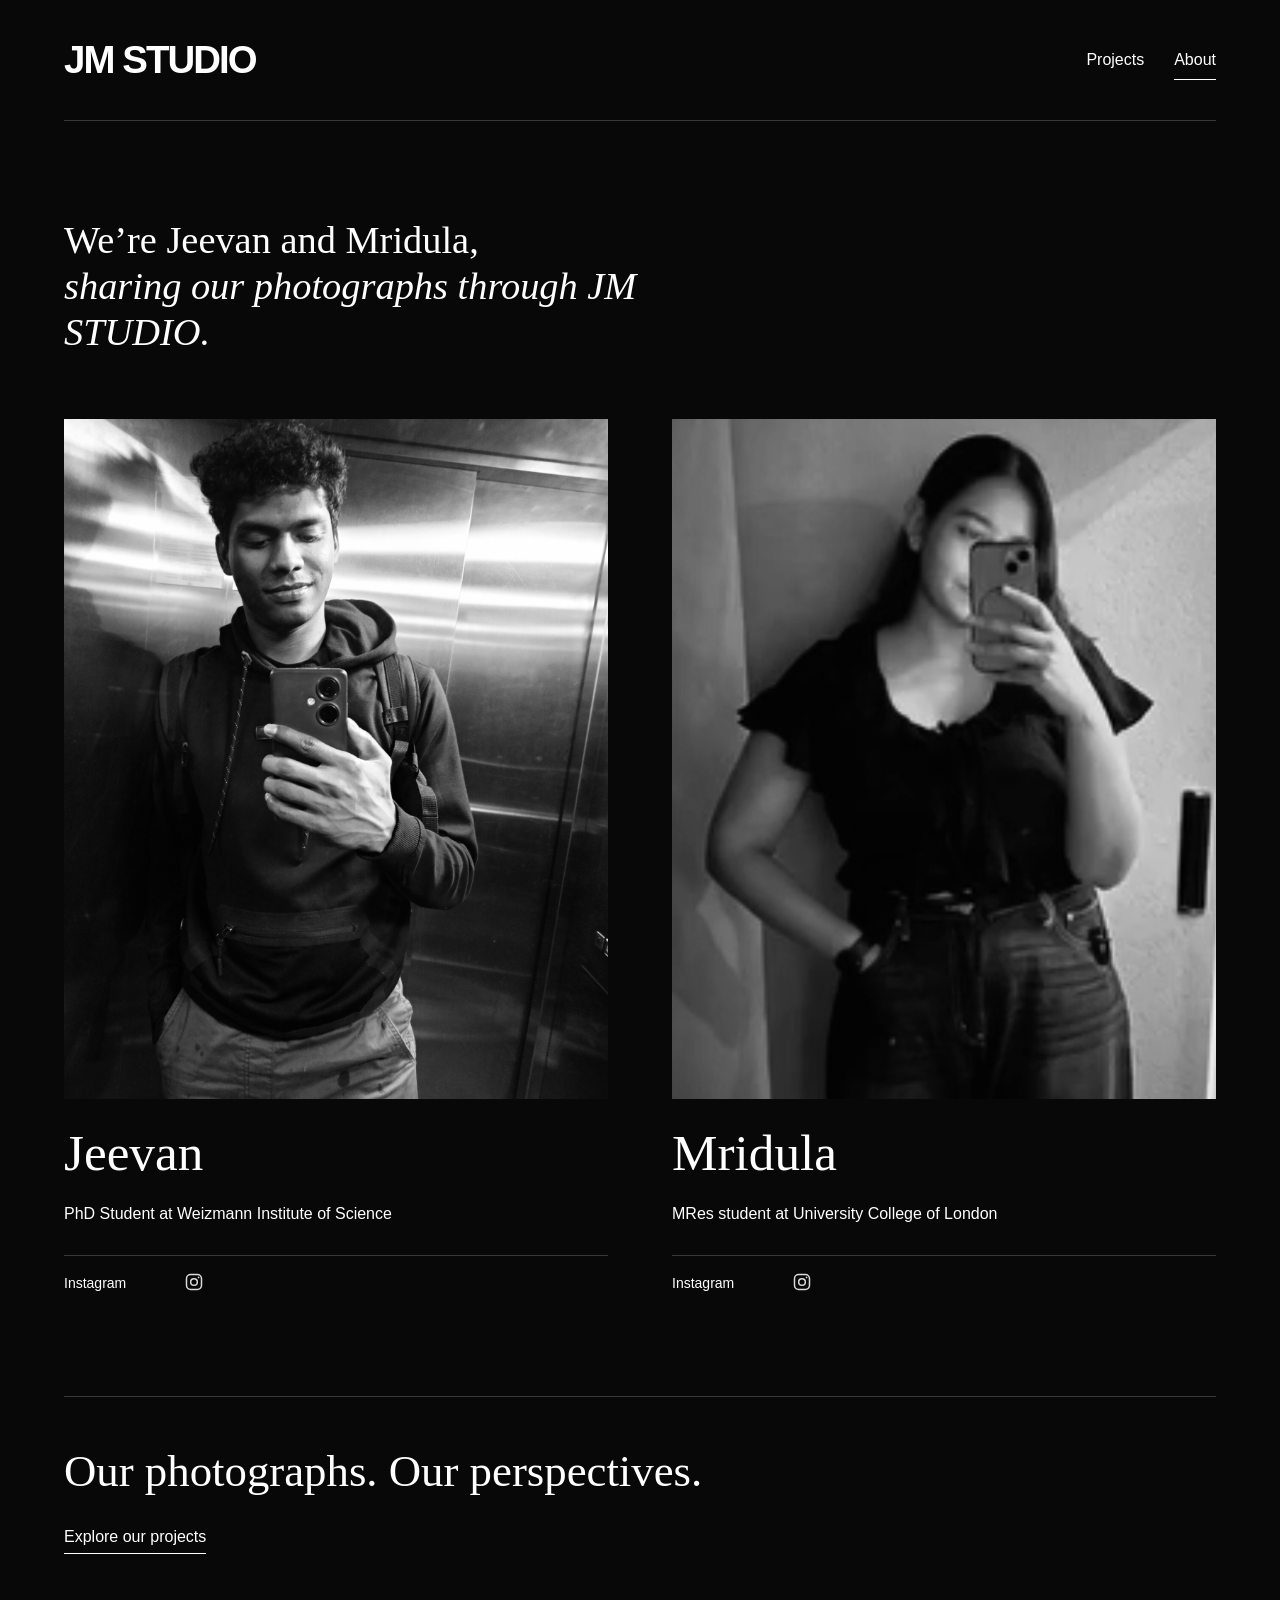
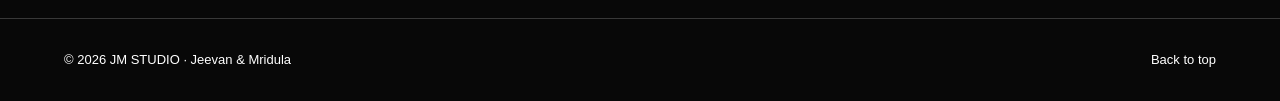
==== commit b75c5cd2: "deleted someshit" ====
--- a/about.html
+++ b/about.html
@@ -30,12 +30,6 @@
         <!-- <p class="intro-text">We’re Jeevan and Mridula,sharing our photographs through JM STUDIO.</p> -->
       </div>
     </section>
-
-    <!-- <section class="people-section" aria-labelledby="people-title">
-      <div class="section-heading">
-        <!-- <h1 id="people-title">Behind the lens</h2> -->
-        <!-- <span>MEET THE TWO OF US</span> -->
-      <!-- </div> --> -->
 
       <div class="people-grid">
         <article class="person" aria-labelledby="jeevan-name">
